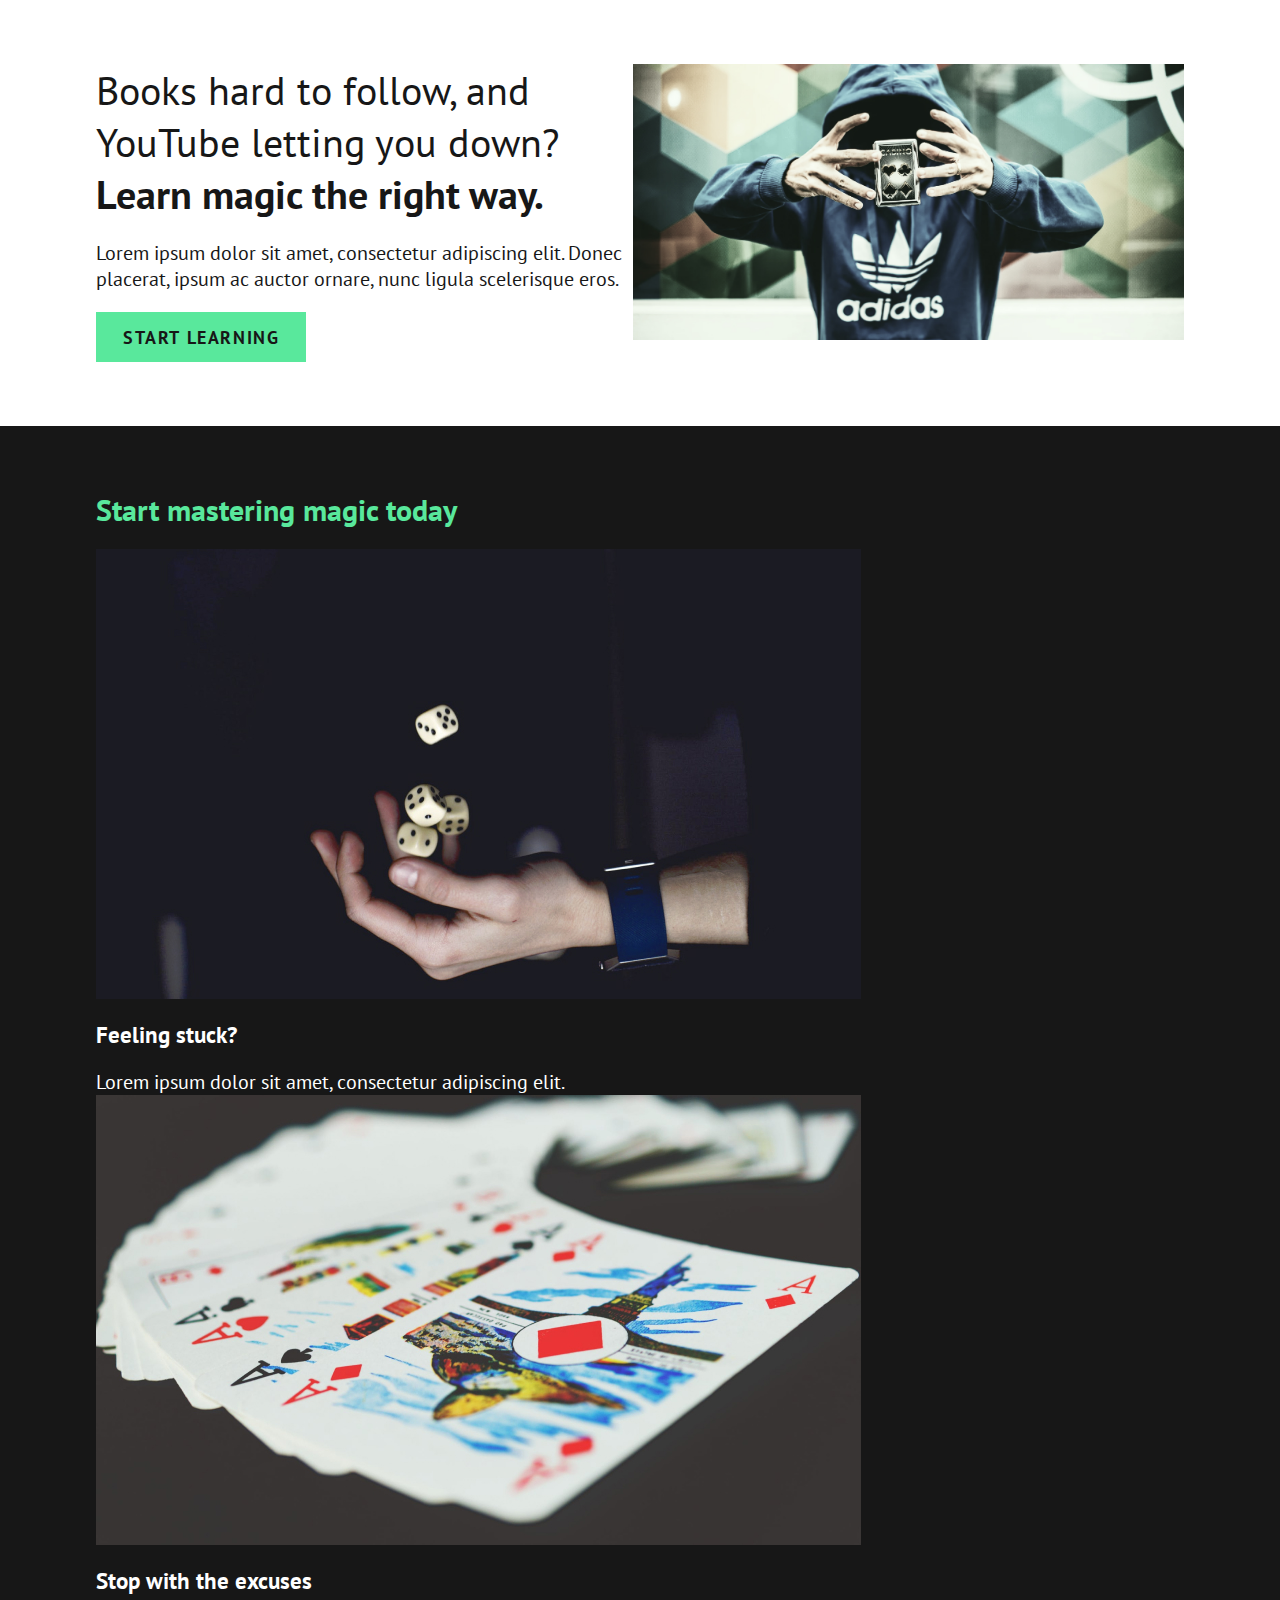
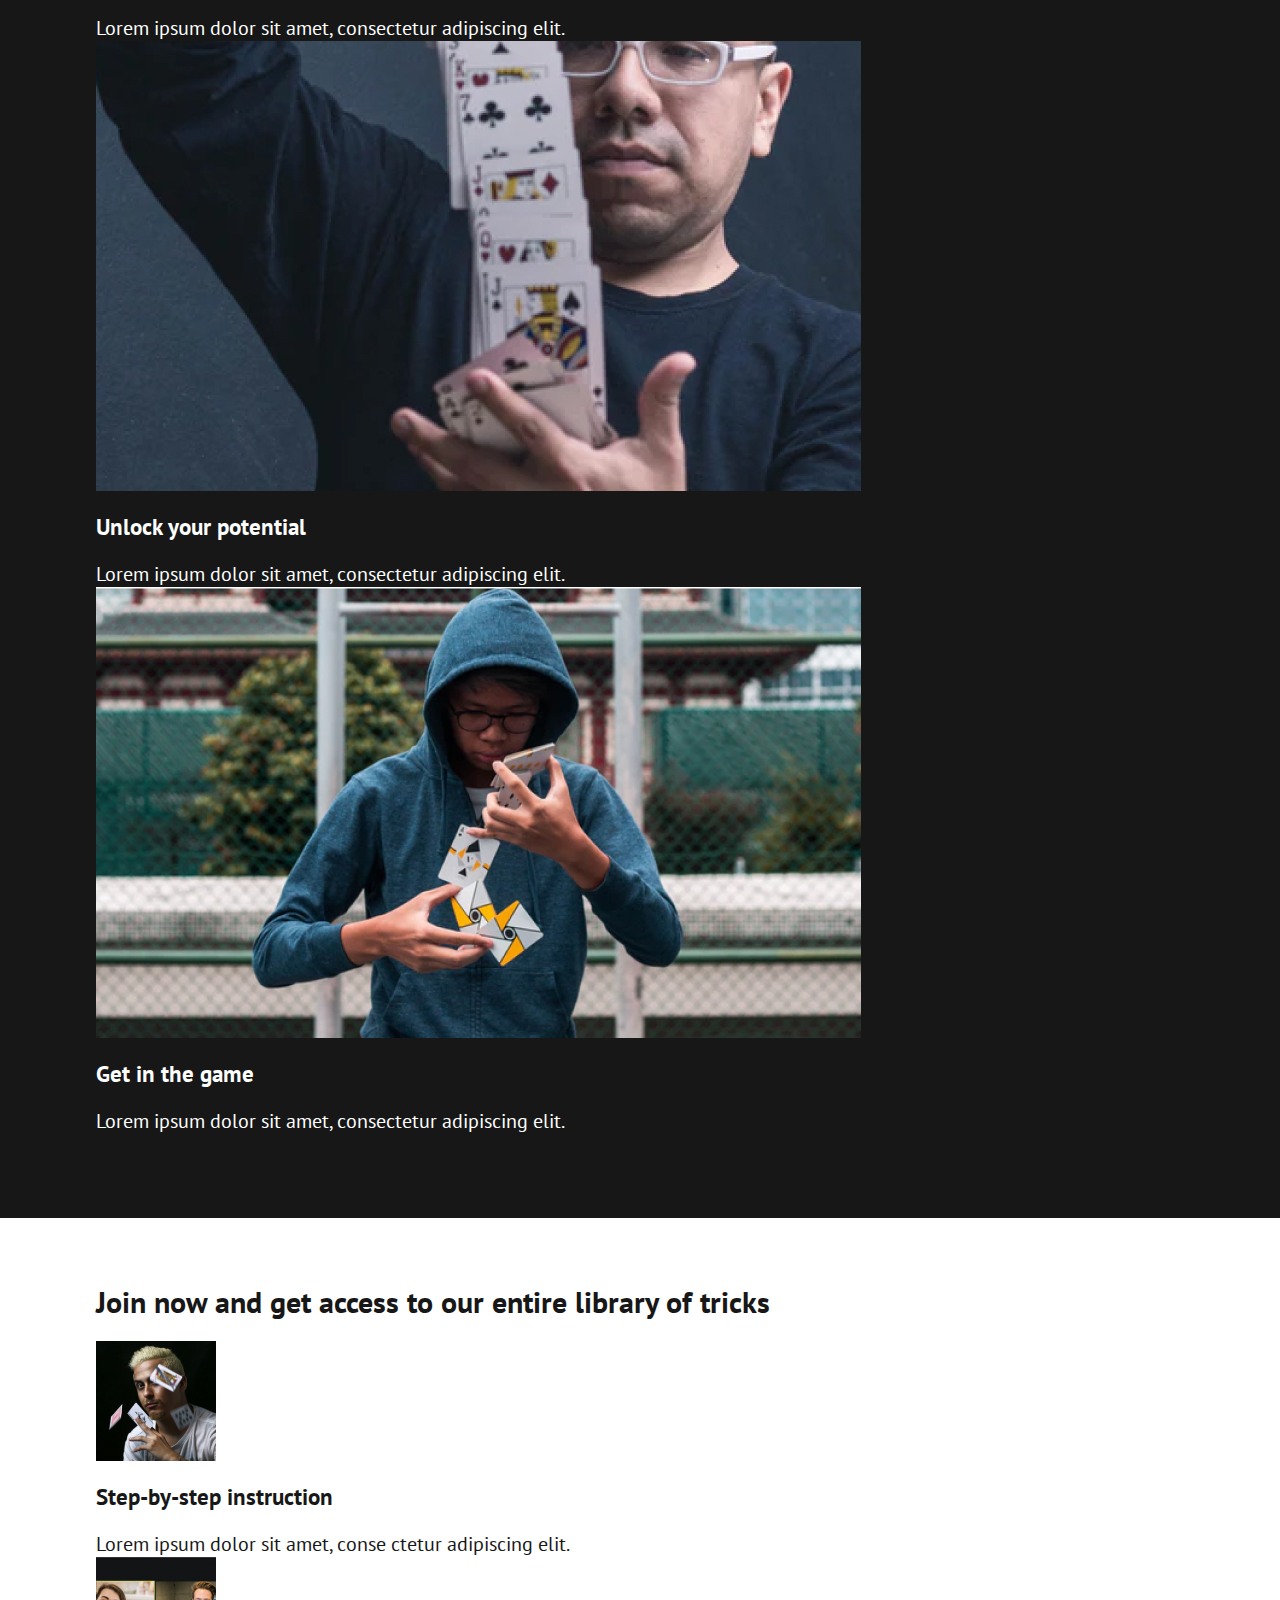
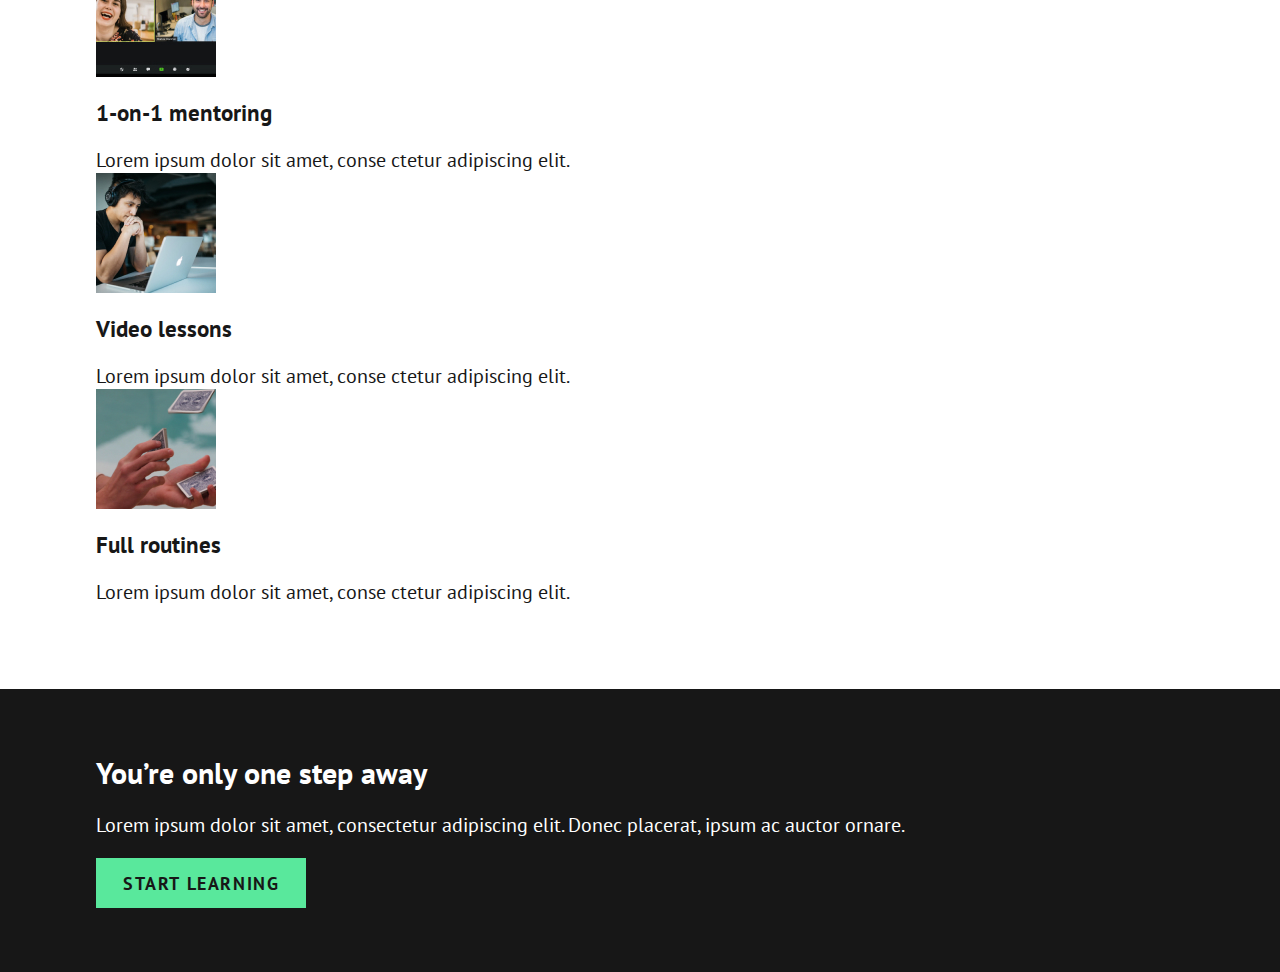
==== Magic Site/index.html @ d62f5b5b "work in progress" ====
<!DOCTYPE html>
<html lang="en">

<head>
  <meta charset="UTF-8">
  <meta name="viewport" content="width=device-width, initial-scale=1.0">

  <!-- Google Font -->
  <link href="https://fonts.googleapis.com/css2?family=PT+Sans:wght@400;700&display=swap" rel="stylesheet">

  <!-- Our stylesheet -->
  <link rel="stylesheet" href="style.css">

  <title>Magic is in the air</title>
</head>

<body>
  <main>
    <section class="hero">
      <div class="container">
        <div class="flex">
          <div class="flow-content">
            <h1>Books hard to follow, and YouTube letting you down? <span>Learn magic the right way.</span></h1>
            <p>Lorem ipsum dolor sit amet, consectetur adipiscing elit. Donec placerat, ipsum ac auctor ornare, nunc
              ligula scelerisque eros.</p>
            <a href="#" class="btn">Start learning</a>
          </div>
          <div>
            <img src="assets/hero.jpg"
              alt="man with a deck of cards floating between his hands, which are in front of his concealed face">
          </div>
        </div>
      </div> <!-- /container -->
    </section>

    <section class="bg-dark">
      <div class="container">
        <h2 class="accent">Start mastering magic today</h2>
        <ul class="list">
          <li class="flow-content">
            <img src="assets/feature-01.jpg" alt="dice falling into a hand">
            <h3>Feeling stuck?</h3>
            <p>Lorem ipsum dolor sit amet, consectetur adipiscing elit. </p>
          </li>
          <li class="flow-content">
            <img src="assets/feature-02.jpg" alt="cards spread on a table">
            <h3>Stop with the excuses</h3>
            <p>Lorem ipsum dolor sit amet, consectetur adipiscing elit. </p>
          </li>
          <li class="flow-content">
            <img src="assets/feature-03.jpg" alt="man riffling cards">
            <h3>Unlock your potential</h3>
            <p>Lorem ipsum dolor sit amet, consectetur adipiscing elit. </p>
          </li>
          <li class="flow-content">
            <img src="assets/feature-04.jpg" alt="teenager doing cardestry">
            <h3>Get in the game</h3>
            <p>Lorem ipsum dolor sit amet, consectetur adipiscing elit. </p>
          </li>
        </ul>
      </div> <!-- /container -->
    </section>

    <section>
      <div class="container">
        <h2>Join now and get access to our entire library of tricks</h2>
        <ul class="list">
          <li class="flow-content">
            <img src="assets/all-access-03.jpg" alt="man with cards flying in front of him">
            <h3>Step-by-step instruction</h3>
            <p>Lorem ipsum dolor sit amet, conse ctetur adipiscing elit.</p>
          </li>
          <li class="flow-content">
            <img src="assets/all-access-04.jpg" alt="woman and man talking over video conference">
            <h3>1-on-1 mentoring</h3>
            <p>Lorem ipsum dolor sit amet, conse ctetur adipiscing elit.</p>
          </li>
          <li class="flow-content">
            <img src="assets/all-access-01.jpg" alt="man in front of laptop with earphonese on">
            <h3>Video lessons</h3>
            <p>Lorem ipsum dolor sit amet, conse ctetur adipiscing elit.</p>
          </li>
          <li class="flow-content">
            <img src="assets/all-access-02.jpg" alt="close up of hands holding cards">
            <h3>Full routines</h3>
            <p>Lorem ipsum dolor sit amet, conse ctetur adipiscing elit.</p>
          </li>
        </ul>
      </div> <!-- /container -->
    </section>

    <section class="cta bg-dark">
      <div class="container flow-content">
        <h2>You’re only one step away</h2>
        <p>Lorem ipsum dolor sit amet, consectetur adipiscing elit. Donec placerat, ipsum ac auctor ornare.</p>
        <a href="#" class="btn">Start Learning</a>
      </div> <!-- /container -->
    </section>

  </main>
</body>

</html>
---- Magic Site/style.css ----
/* Custom properties */

:root {
  --spacer: 1rem;

  --clr-neutral-900: #171717;
  --clr-neutral-700: #333;
  --clr-neutral-300: #cfcfcf;
  --clr-neutral-100: #fff;
  --clr-accent-400: #59e89c;
  --clr-accent-500: #00986a;

  --ff-primary: "PT Sans", sans-serif;

  --fw-700: 700;
  --fw-400: 400;

  --box-shadow: 0 0.25em 1.5em rgba(0, 0, 0, 0.15);
}

/* reset */

*,
*::before,
*::after {
  box-sizing: border-box;
}

h1,
h2,
h3,
p {
  margin: 0;
}

ul[class],
ol[class] {
  list-style: none;
  padding: 0;
}

img {
  max-width: 100%;
  display: block;
  height: auto;
}

/* Utility classes */
.flow-content > * + * {
  margin-top: 1.25rem;
}

.container {
  padding: 0 var(--spacer);
  max-width: 70rem;
  margin: 0 auto;
}

.flex {
  display: flex;
  flex-direction: column;
 
}

@media (min-width: 40em) {
   .flex {
     flex-direction: row;
    }

}

.bg-dark {
  color: var(--clr-neutral-100);
  background: var(--clr-neutral-900);
}

.accent {
  color: var(--clr-accent-400);
}

/* general styling */

body {
  font-family: var(--ff-primary);
  font-size: 1.25rem;
  font-weight: 400;
  color: var(--clr-neutral-900);
  margin: 0;
}

h1 {
  font-weight: 400;
}

h1 span {
  font-weight: 700;
}

.btn {
  display: inline-block;
  text-decoration: none;
  text-transform: uppercase;
  letter-spacing: 0.1rem;
  font-weight: 700;
  font-size: 1.125rem;
  color: inherit;
  padding: 0.75em 1.5em;
  background-color: var(--clr-accent-400);
  color: var(--clr-neutral-900);
}

/* general layout */

section {
  padding: 4rem 0;
}
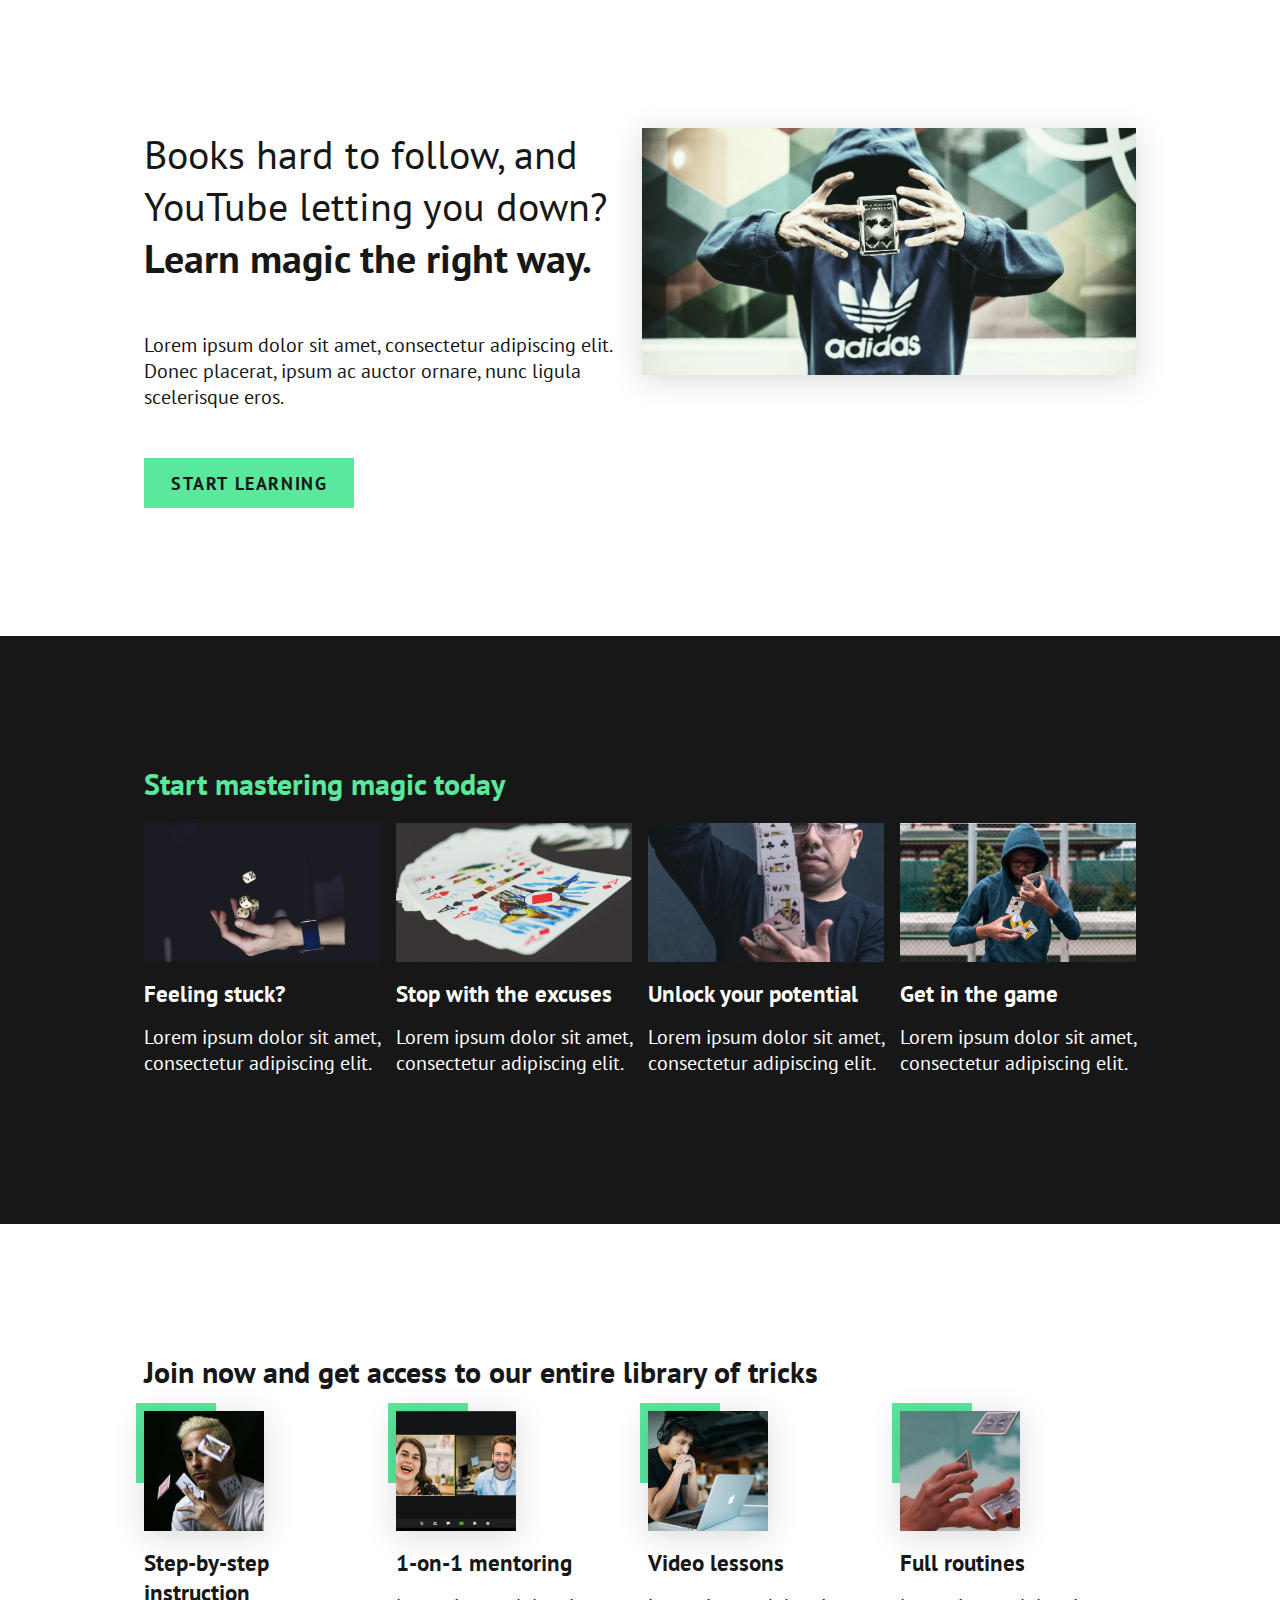
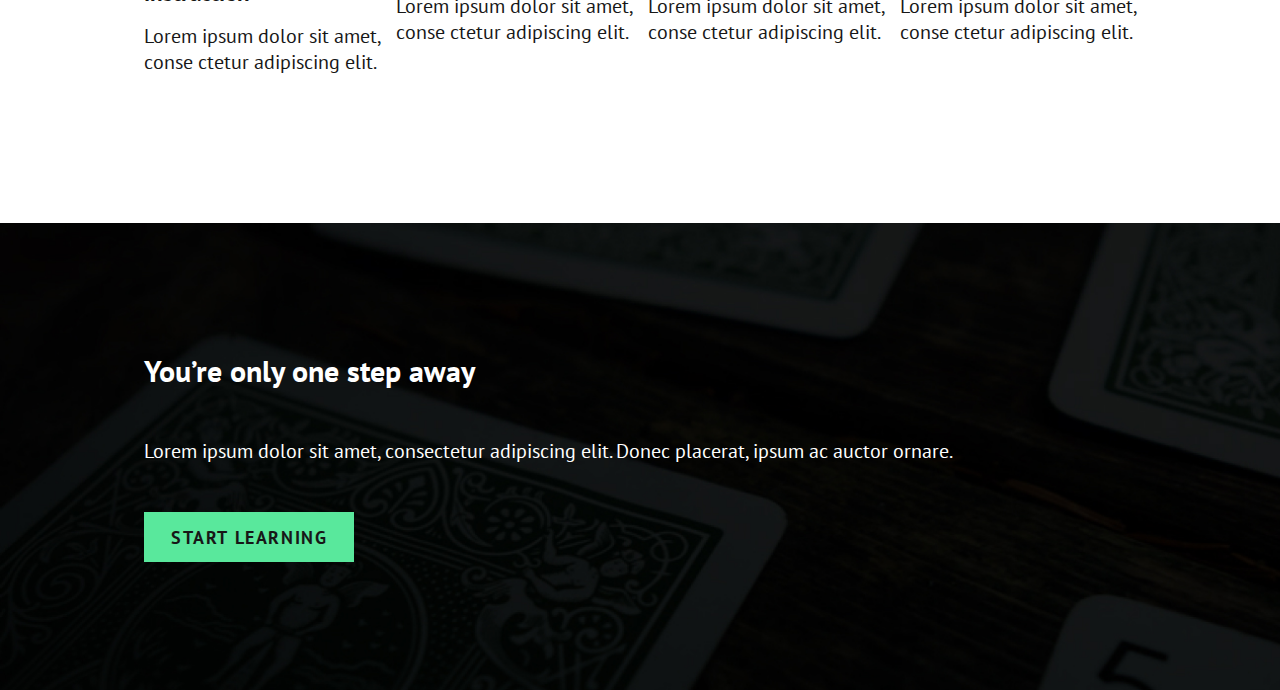
==== commit acd359e6: "updated" ====
--- a/Magic Site/index.html
+++ b/Magic Site/index.html
@@ -19,14 +19,14 @@
     <section class="hero">
       <div class="container">
         <div class="flex">
-          <div class="flow-content">
+          <div class="flow-content flow-content--large">
             <h1>Books hard to follow, and YouTube letting you down? <span>Learn magic the right way.</span></h1>
             <p>Lorem ipsum dolor sit amet, consectetur adipiscing elit. Donec placerat, ipsum ac auctor ornare, nunc
               ligula scelerisque eros.</p>
             <a href="#" class="btn">Start learning</a>
           </div>
           <div>
-            <img src="assets/hero.jpg"
+            <img class="shadow" src="assets/hero.jpg"
               alt="man with a deck of cards floating between his hands, which are in front of his concealed face">
           </div>
         </div>
@@ -36,7 +36,7 @@
     <section class="bg-dark">
       <div class="container">
         <h2 class="accent">Start mastering magic today</h2>
-        <ul class="list">
+        <ul class="list flex">
           <li class="flow-content">
             <img src="assets/feature-01.jpg" alt="dice falling into a hand">
             <h3>Feeling stuck?</h3>
@@ -61,27 +61,27 @@
       </div> <!-- /container -->
     </section>
 
-    <section>
+    <section class="join">
       <div class="container">
         <h2>Join now and get access to our entire library of tricks</h2>
-        <ul class="list">
+        <ul class="list flex">
           <li class="flow-content">
-            <img src="assets/all-access-03.jpg" alt="man with cards flying in front of him">
+            <img class="shadow" src="assets/all-access-03.jpg" alt="man with cards flying in front of him">
             <h3>Step-by-step instruction</h3>
             <p>Lorem ipsum dolor sit amet, conse ctetur adipiscing elit.</p>
           </li>
           <li class="flow-content">
-            <img src="assets/all-access-04.jpg" alt="woman and man talking over video conference">
+            <img class="shadow" src="assets/all-access-04.jpg" alt="woman and man talking over video conference">
             <h3>1-on-1 mentoring</h3>
             <p>Lorem ipsum dolor sit amet, conse ctetur adipiscing elit.</p>
           </li>
           <li class="flow-content">
-            <img src="assets/all-access-01.jpg" alt="man in front of laptop with earphonese on">
+            <img class="shadow" src="assets/all-access-01.jpg" alt="man in front of laptop with earphonese on">
             <h3>Video lessons</h3>
             <p>Lorem ipsum dolor sit amet, conse ctetur adipiscing elit.</p>
           </li>
           <li class="flow-content">
-            <img src="assets/all-access-02.jpg" alt="close up of hands holding cards">
+            <img class="shadow" src="assets/all-access-02.jpg" alt="close up of hands holding cards">
             <h3>Full routines</h3>
             <p>Lorem ipsum dolor sit amet, conse ctetur adipiscing elit.</p>
           </li>
@@ -90,7 +90,7 @@
     </section>
 
     <section class="cta bg-dark">
-      <div class="container flow-content">
+      <div class="container flow-content flow-content--large">
         <h2>You’re only one step away</h2>
         <p>Lorem ipsum dolor sit amet, consectetur adipiscing elit. Donec placerat, ipsum ac auctor ornare.</p>
         <a href="#" class="btn">Start Learning</a>
--- a/Magic Site/style.css
+++ b/Magic Site/style.css
@@ -47,7 +47,7 @@
 
 /* Utility classes */
 .flow-content > * + * {
-  margin-top: 1.25rem;
+  margin-top: var(--flow-space, var(--spacer));
 }
 
 .container {
@@ -59,14 +59,19 @@
 .flex {
   display: flex;
   flex-direction: column;
- 
+}
+
+.flex > * + * {
+  margin: calc(var(--spacer) * 3) 0 0 0;
 }
 
 @media (min-width: 40em) {
    .flex {
      flex-direction: row;
     }
-
+   .flex > * + * {
+     margin: 0 0 0 var(--spacer);
+   }
 }
 
 .bg-dark {
@@ -74,8 +79,16 @@
   background: var(--clr-neutral-900);
 }
 
+.shadow {
+  box-shadow: var(--box-shadow);
+}
+
 .accent {
   color: var(--clr-accent-400);
+}
+
+.flow-content--large {
+  --flow-space: 3rem;
 }
 
 /* general styling */
@@ -113,4 +126,29 @@
 
 section {
   padding: 4rem 0;
+}
+
+@media (min-width: 40rem) {
+  section {
+    padding: 8rem;
+  }
+}
+
+/*sections*/
+
+.join li::before{
+    content: '';
+    display: block;
+    width: 5rem;
+    height: 5rem;
+    background: var(--clr-accent-400);
+    position: absolute;
+    transform: translate(-0.5rem, -0.5rem);
+    z-index: -1;
+}
+
+.cta {
+  background-image: url(assets/cta-bg.jpg);
+  background-size: cover;
+  text-align: center                jhnnnnnn;
 }